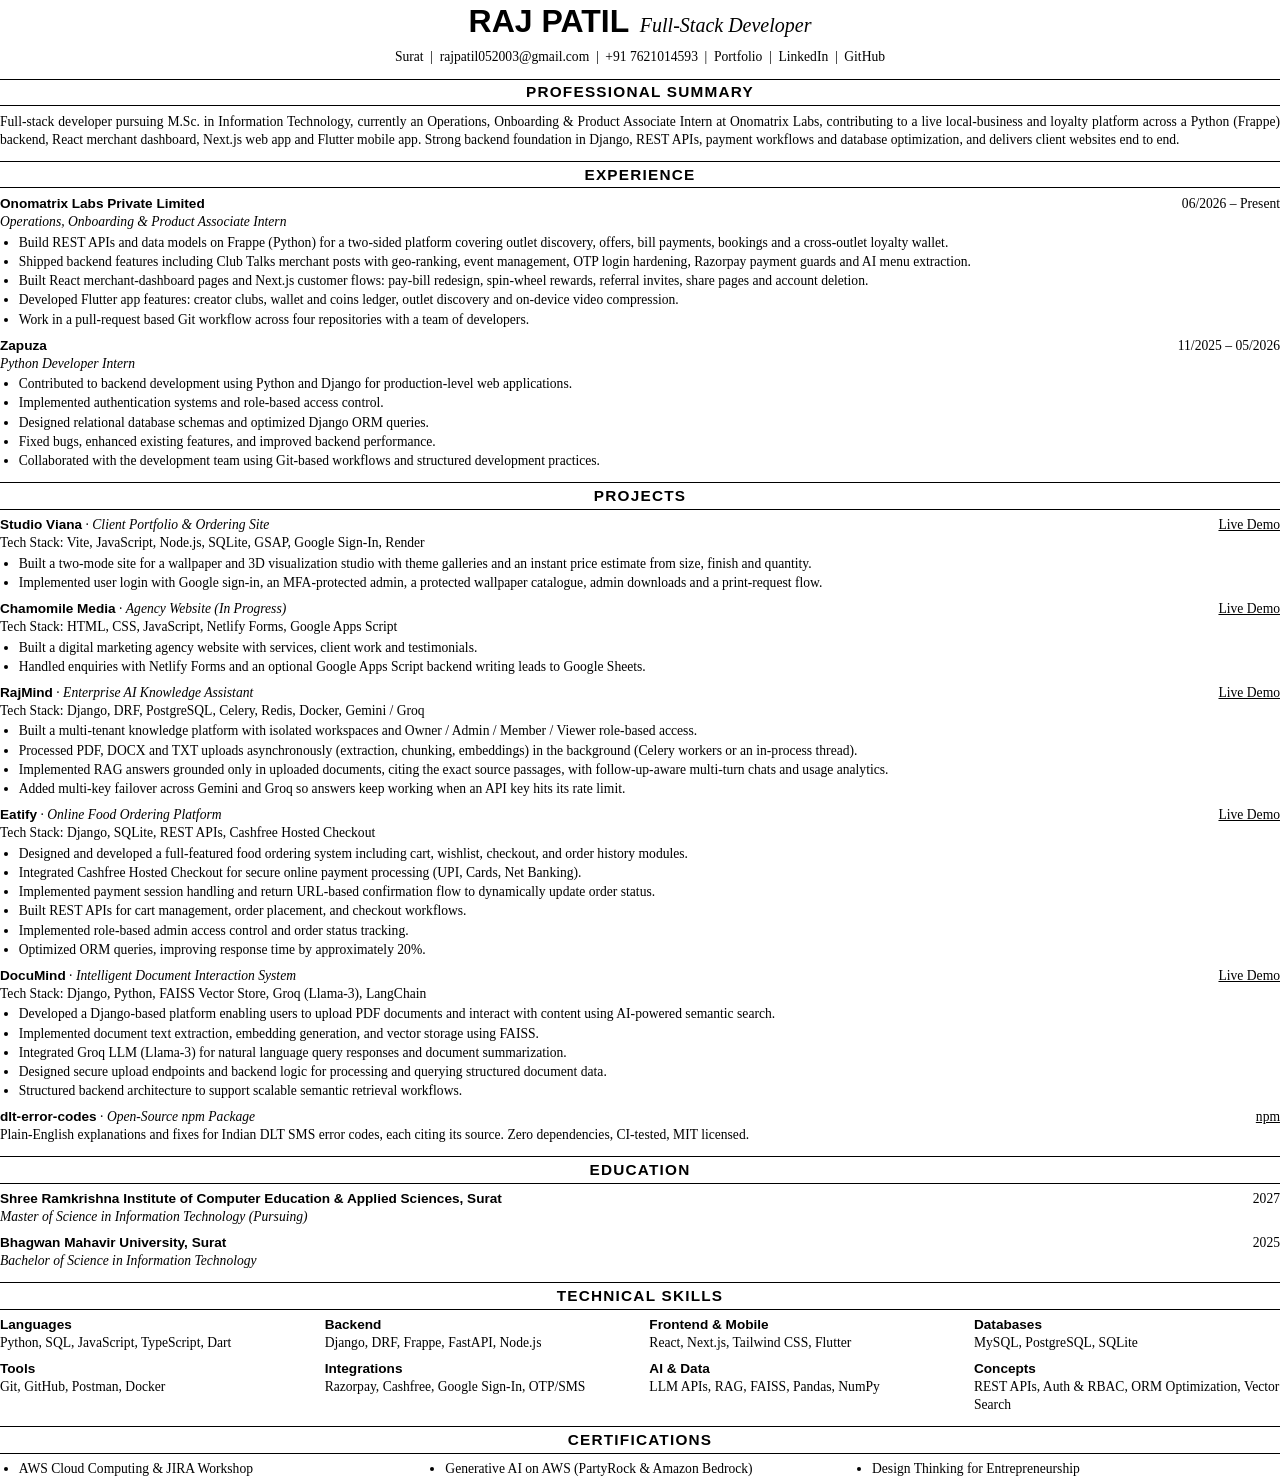
==== resume.html @ bbe0fecc "Update RajMind description: what it does, new features Co-Authored-By: Claude Opus 5.5 <noreply@anth" ====
<!doctype html>
<!-- Source for Raj_Patil_Full_Stack_Developer_Resume.pdf. Regenerate with:
     msedge --headless=new --no-pdf-header-footer --print-to-pdf="Raj_Patil_Full_Stack_Developer_Resume.pdf" resume.html -->
<html lang="en">
  <head>
    <meta charset="UTF-8" />
    <title>Raj Patil | Resume</title>
    <style>
      @page { size: A4; margin: 11mm 15mm; }
      body { margin: 0; color: #000; font: 10.2pt/1.32 "Times New Roman", serif; }
      a { color: inherit; text-decoration: none; }
      h1, h2, h3, .head strong { font-family: Calibri, "Segoe UI", sans-serif; }
      header { text-align: center; margin-bottom: 10pt; }
      h1 { display: inline; margin: 0; font-size: 24pt; }
      h1 + em { margin-left: 8pt; font-size: 15pt; }
      .contact { margin-top: 4pt; }
      .contact span { margin: 0 5pt; }
      h2 { margin: 9pt 0 5pt; padding: 2pt 0; border-block: 1px solid #000; text-align: center; font-size: 11.5pt; letter-spacing: 0.08em; }
      p { margin: 0; text-align: justify; }
      .item { margin-bottom: 6pt; break-inside: avoid; }
      .head { display: flex; justify-content: space-between; gap: 12pt; }
      .head a { text-decoration: underline; }
      .sub { font-style: italic; }
      ul { margin: 2pt 0 0; padding-left: 14pt; }
      li { margin-bottom: 1pt; }
      .skills { display: grid; grid-template-columns: repeat(4, 1fr); gap: 6pt 14pt; }
      .skills strong { display: block; font-family: Calibri, "Segoe UI", sans-serif; }
      .certs { display: grid; grid-template-columns: repeat(3, 1fr); gap: 0 14pt; padding-left: 14pt; }
    </style>
  </head>
  <body>
    <header>
      <h1>RAJ PATIL</h1><em>Full-Stack Developer</em>
      <div class="contact">
        Surat<span>|</span><a href="mailto:rajpatil052003@gmail.com">rajpatil052003@gmail.com</a><span>|</span>+91 7621014593<span>|</span><a href="https://raj-128.github.io/RajPatil">Portfolio</a><span>|</span><a href="https://linkedin.com/in/rajpatil05">LinkedIn</a><span>|</span><a href="https://github.com/Raj-128">GitHub</a>
      </div>
    </header>

    <h2>PROFESSIONAL SUMMARY</h2>
    <p>
      Full-stack developer pursuing M.Sc. in Information Technology, currently an Operations, Onboarding &amp;
      Product Associate Intern at Onomatrix Labs, contributing to a live local-business and loyalty platform across
      a Python (Frappe) backend, React merchant dashboard, Next.js web app and Flutter mobile app. Strong backend foundation in Django, REST APIs, payment
      workflows and database optimization, and delivers client websites end to end.
    </p>

    <h2>EXPERIENCE</h2>
    <div class="item">
      <div class="head"><strong>Onomatrix Labs Private Limited</strong><span>06/2026 – Present</span></div>
      <div class="sub">Operations, Onboarding &amp; Product Associate Intern</div>
      <ul>
        <li>Build REST APIs and data models on Frappe (Python) for a two-sided platform covering outlet discovery, offers, bill payments, bookings and a cross-outlet loyalty wallet.</li>
        <li>Shipped backend features including Club Talks merchant posts with geo-ranking, event management, OTP login hardening, Razorpay payment guards and AI menu extraction.</li>
        <li>Built React merchant-dashboard pages and Next.js customer flows: pay-bill redesign, spin-wheel rewards, referral invites, share pages and account deletion.</li>
        <li>Developed Flutter app features: creator clubs, wallet and coins ledger, outlet discovery and on-device video compression.</li>
        <li>Work in a pull-request based Git workflow across four repositories with a team of developers.</li>
      </ul>
    </div>
    <div class="item">
      <div class="head"><strong>Zapuza</strong><span>11/2025 – 05/2026</span></div>
      <div class="sub">Python Developer Intern</div>
      <ul>
        <li>Contributed to backend development using Python and Django for production-level web applications.</li>
        <li>Implemented authentication systems and role-based access control.</li>
        <li>Designed relational database schemas and optimized Django ORM queries.</li>
        <li>Fixed bugs, enhanced existing features, and improved backend performance.</li>
        <li>Collaborated with the development team using Git-based workflows and structured development practices.</li>
      </ul>
    </div>

    <h2>PROJECTS</h2>
    <div class="item">
      <div class="head"><span><strong>Studio Viana</strong> · <span class="sub">Client Portfolio &amp; Ordering Site</span></span><span><a href="https://studioviana.work.gd/">Live Demo</a></span></div>
      <div>Tech Stack: Vite, JavaScript, Node.js, SQLite, GSAP, Google Sign-In, Render</div>
      <ul>
        <li>Built a two-mode site for a wallpaper and 3D visualization studio with theme galleries and an instant price estimate from size, finish and quantity.</li>
        <li>Implemented user login with Google sign-in, an MFA-protected admin, a protected wallpaper catalogue, admin downloads and a print-request flow.</li>
      </ul>
    </div>
    <div class="item">
      <div class="head"><span><strong>Chamomile Media</strong> · <span class="sub">Agency Website (In Progress)</span></span><span><a href="https://chamomilemedia.netlify.app/">Live Demo</a></span></div>
      <div>Tech Stack: HTML, CSS, JavaScript, Netlify Forms, Google Apps Script</div>
      <ul>
        <li>Built a digital marketing agency website with services, client work and testimonials.</li>
        <li>Handled enquiries with Netlify Forms and an optional Google Apps Script backend writing leads to Google Sheets.</li>
      </ul>
    </div>
    <div class="item">
      <div class="head"><span><strong>RajMind</strong> · <span class="sub">Enterprise AI Knowledge Assistant</span></span><span><a href="https://rajmind.onrender.com">Live Demo</a></span></div>
      <div>Tech Stack: Django, DRF, PostgreSQL, Celery, Redis, Docker, Gemini / Groq</div>
      <ul>
        <li>Built a multi-tenant knowledge platform with isolated workspaces and Owner / Admin / Member / Viewer role-based access.</li>
        <li>Processed PDF, DOCX and TXT uploads asynchronously (extraction, chunking, embeddings) in the background (Celery workers or an in-process thread).</li>
        <li>Implemented RAG answers grounded only in uploaded documents, citing the exact source passages, with follow-up-aware multi-turn chats and usage analytics.</li>
        <li>Added multi-key failover across Gemini and Groq so answers keep working when an API key hits its rate limit.</li>
      </ul>
    </div>
    <div class="item">
      <div class="head"><span><strong>Eatify</strong> · <span class="sub">Online Food Ordering Platform</span></span><span><a href="https://eatify-eyn1.onrender.com/">Live Demo</a></span></div>
      <div>Tech Stack: Django, SQLite, REST APIs, Cashfree Hosted Checkout</div>
      <ul>
        <li>Designed and developed a full-featured food ordering system including cart, wishlist, checkout, and order history modules.</li>
        <li>Integrated Cashfree Hosted Checkout for secure online payment processing (UPI, Cards, Net Banking).</li>
        <li>Implemented payment session handling and return URL-based confirmation flow to dynamically update order status.</li>
        <li>Built REST APIs for cart management, order placement, and checkout workflows.</li>
        <li>Implemented role-based admin access control and order status tracking.</li>
        <li>Optimized ORM queries, improving response time by approximately 20%.</li>
      </ul>
    </div>
    <div class="item">
      <div class="head"><span><strong>DocuMind</strong> · <span class="sub">Intelligent Document Interaction System</span></span><span><a href="https://documind-zgo1.onrender.com/">Live Demo</a></span></div>
      <div>Tech Stack: Django, Python, FAISS Vector Store, Groq (Llama-3), LangChain</div>
      <ul>
        <li>Developed a Django-based platform enabling users to upload PDF documents and interact with content using AI-powered semantic search.</li>
        <li>Implemented document text extraction, embedding generation, and vector storage using FAISS.</li>
        <li>Integrated Groq LLM (Llama-3) for natural language query responses and document summarization.</li>
        <li>Designed secure upload endpoints and backend logic for processing and querying structured document data.</li>
        <li>Structured backend architecture to support scalable semantic retrieval workflows.</li>
      </ul>
    </div>

    <div class="item">
      <div class="head"><span><strong>dlt-error-codes</strong> · <span class="sub">Open-Source npm Package</span></span><span><a href="https://www.npmjs.com/package/dlt-error-codes">npm</a></span></div>
      <div>Plain-English explanations and fixes for Indian DLT SMS error codes, each citing its source. Zero dependencies, CI-tested, MIT licensed.</div>
    </div>

    <h2>EDUCATION</h2>
    <div class="item">
      <div class="head"><strong>Shree Ramkrishna Institute of Computer Education &amp; Applied Sciences, Surat</strong><span>2027</span></div>
      <div class="sub">Master of Science in Information Technology (Pursuing)</div>
    </div>
    <div class="item">
      <div class="head"><strong>Bhagwan Mahavir University, Surat</strong><span>2025</span></div>
      <div class="sub">Bachelor of Science in Information Technology</div>
    </div>

    <h2>TECHNICAL SKILLS</h2>
    <div class="skills">
      <div><strong>Languages</strong>Python, SQL, JavaScript, TypeScript, Dart</div>
      <div><strong>Backend</strong>Django, DRF, Frappe, FastAPI, Node.js</div>
      <div><strong>Frontend &amp; Mobile</strong>React, Next.js, Tailwind CSS, Flutter</div>
      <div><strong>Databases</strong>MySQL, PostgreSQL, SQLite</div>
      <div><strong>Tools</strong>Git, GitHub, Postman, Docker</div>
      <div><strong>Integrations</strong>Razorpay, Cashfree, Google Sign-In, OTP/SMS</div>
      <div><strong>AI &amp; Data</strong>LLM APIs, RAG, FAISS, Pandas, NumPy</div>
      <div><strong>Concepts</strong>REST APIs, Auth &amp; RBAC, ORM Optimization, Vector Search</div>
    </div>

    <h2>CERTIFICATIONS</h2>
    <ul class="certs">
      <li>AWS Cloud Computing &amp; JIRA Workshop</li>
      <li>Generative AI on AWS (PartyRock &amp; Amazon Bedrock)</li>
      <li>Design Thinking for Entrepreneurship</li>
    </ul>
  </body>
</html>
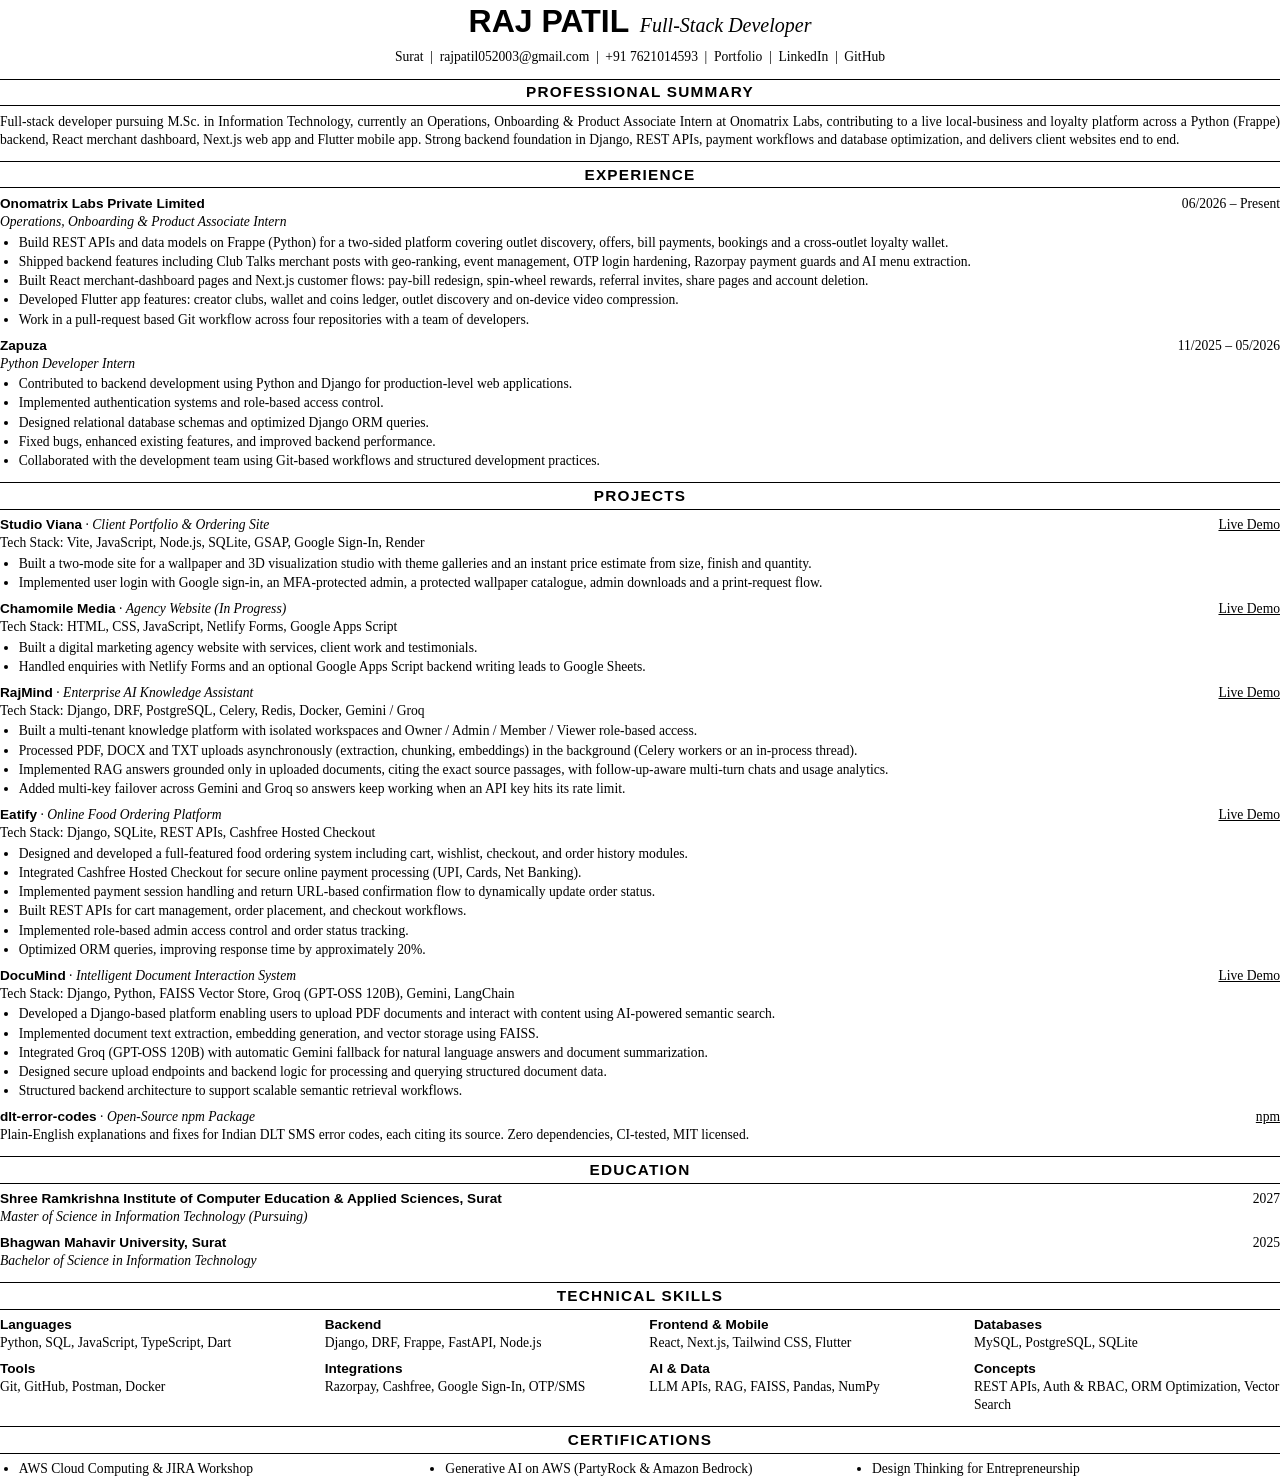
==== commit 23d4728a: "Resume: correct DocuMind model (GPT-OSS 120B with Gemini fallback) Co-Authored-By: Claude Opus 5.5 <" ====
--- a/resume.html
+++ b/resume.html
@@ -109,11 +109,11 @@
     </div>
     <div class="item">
       <div class="head"><span><strong>DocuMind</strong> · <span class="sub">Intelligent Document Interaction System</span></span><span><a href="https://documind-zgo1.onrender.com/">Live Demo</a></span></div>
-      <div>Tech Stack: Django, Python, FAISS Vector Store, Groq (Llama-3), LangChain</div>
+      <div>Tech Stack: Django, Python, FAISS Vector Store, Groq (GPT-OSS 120B), Gemini, LangChain</div>
       <ul>
         <li>Developed a Django-based platform enabling users to upload PDF documents and interact with content using AI-powered semantic search.</li>
         <li>Implemented document text extraction, embedding generation, and vector storage using FAISS.</li>
-        <li>Integrated Groq LLM (Llama-3) for natural language query responses and document summarization.</li>
+        <li>Integrated Groq (GPT-OSS 120B) with automatic Gemini fallback for natural language answers and document summarization.</li>
         <li>Designed secure upload endpoints and backend logic for processing and querying structured document data.</li>
         <li>Structured backend architecture to support scalable semantic retrieval workflows.</li>
       </ul>
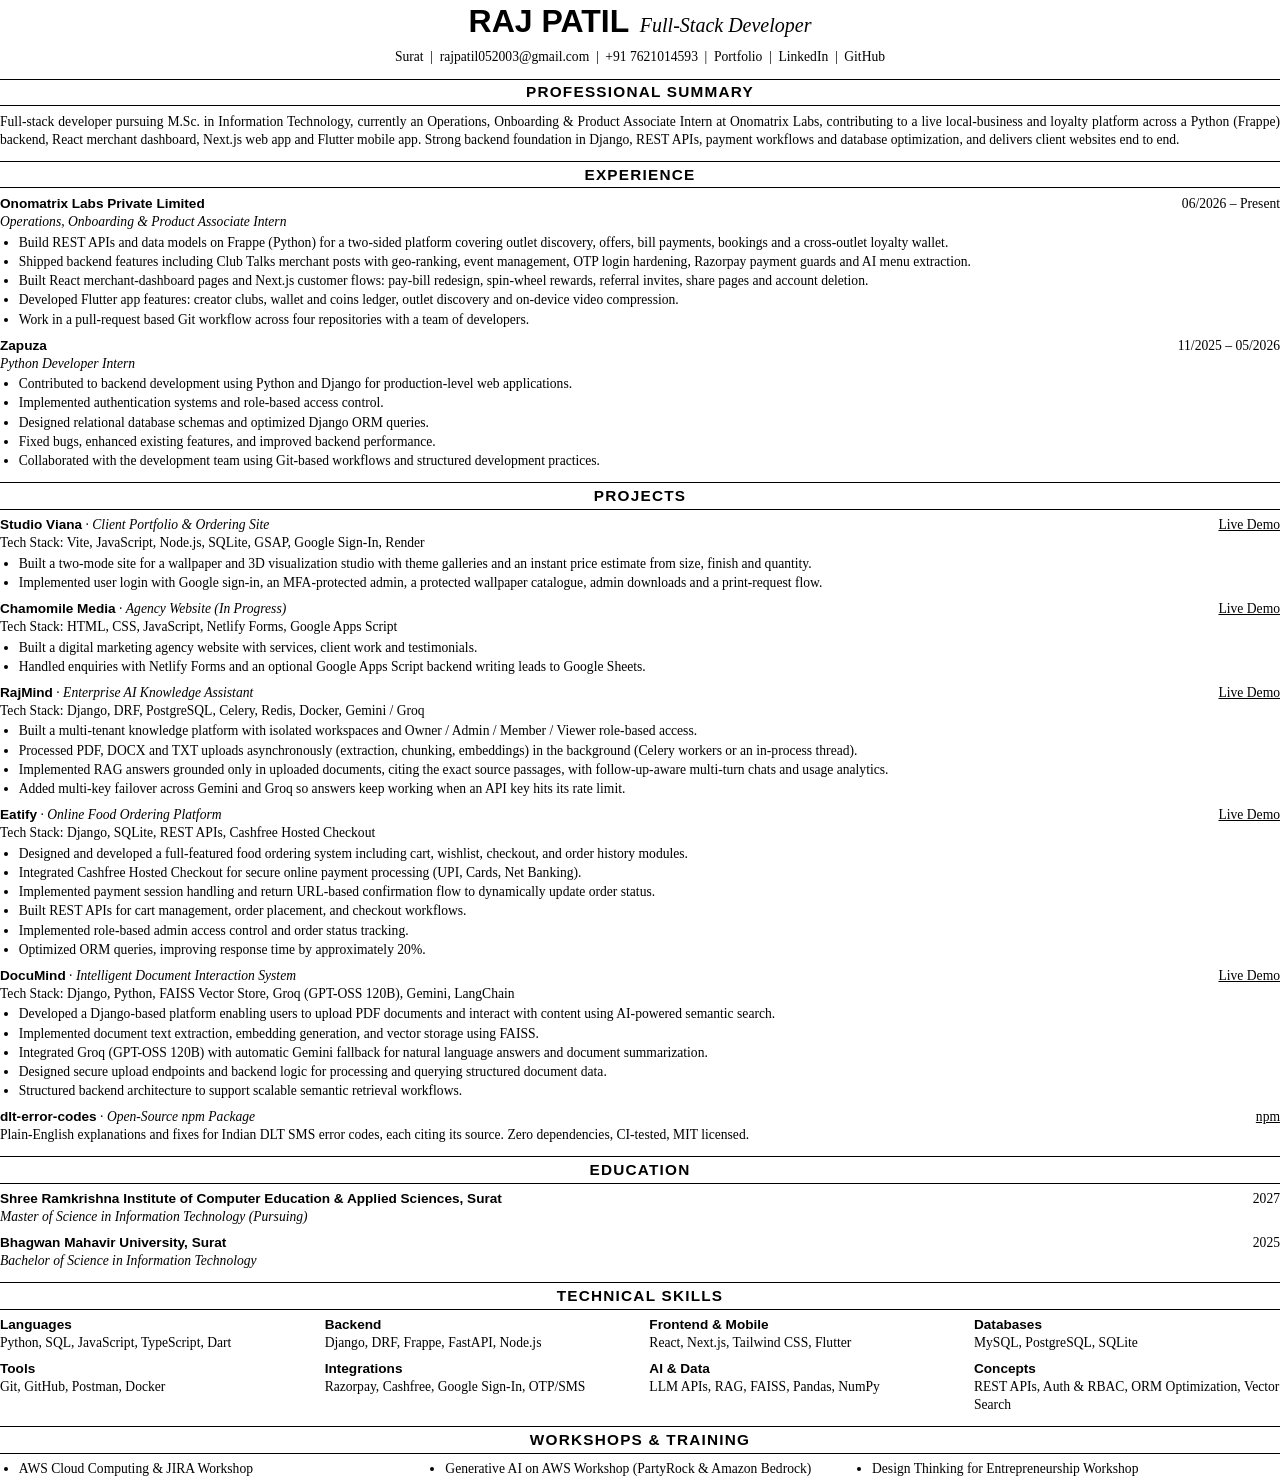
==== commit 197850f9: "Resume: rename Certifications to Workshops & Training Co-Authored-By: Claude Opus 5.5 <noreply@anthr" ====
--- a/resume.html
+++ b/resume.html
@@ -146,11 +146,11 @@
       <div><strong>Concepts</strong>REST APIs, Auth &amp; RBAC, ORM Optimization, Vector Search</div>
     </div>
 
-    <h2>CERTIFICATIONS</h2>
+    <h2>WORKSHOPS &amp; TRAINING</h2>
     <ul class="certs">
       <li>AWS Cloud Computing &amp; JIRA Workshop</li>
-      <li>Generative AI on AWS (PartyRock &amp; Amazon Bedrock)</li>
-      <li>Design Thinking for Entrepreneurship</li>
+      <li>Generative AI on AWS Workshop (PartyRock &amp; Amazon Bedrock)</li>
+      <li>Design Thinking for Entrepreneurship Workshop</li>
     </ul>
   </body>
 </html>
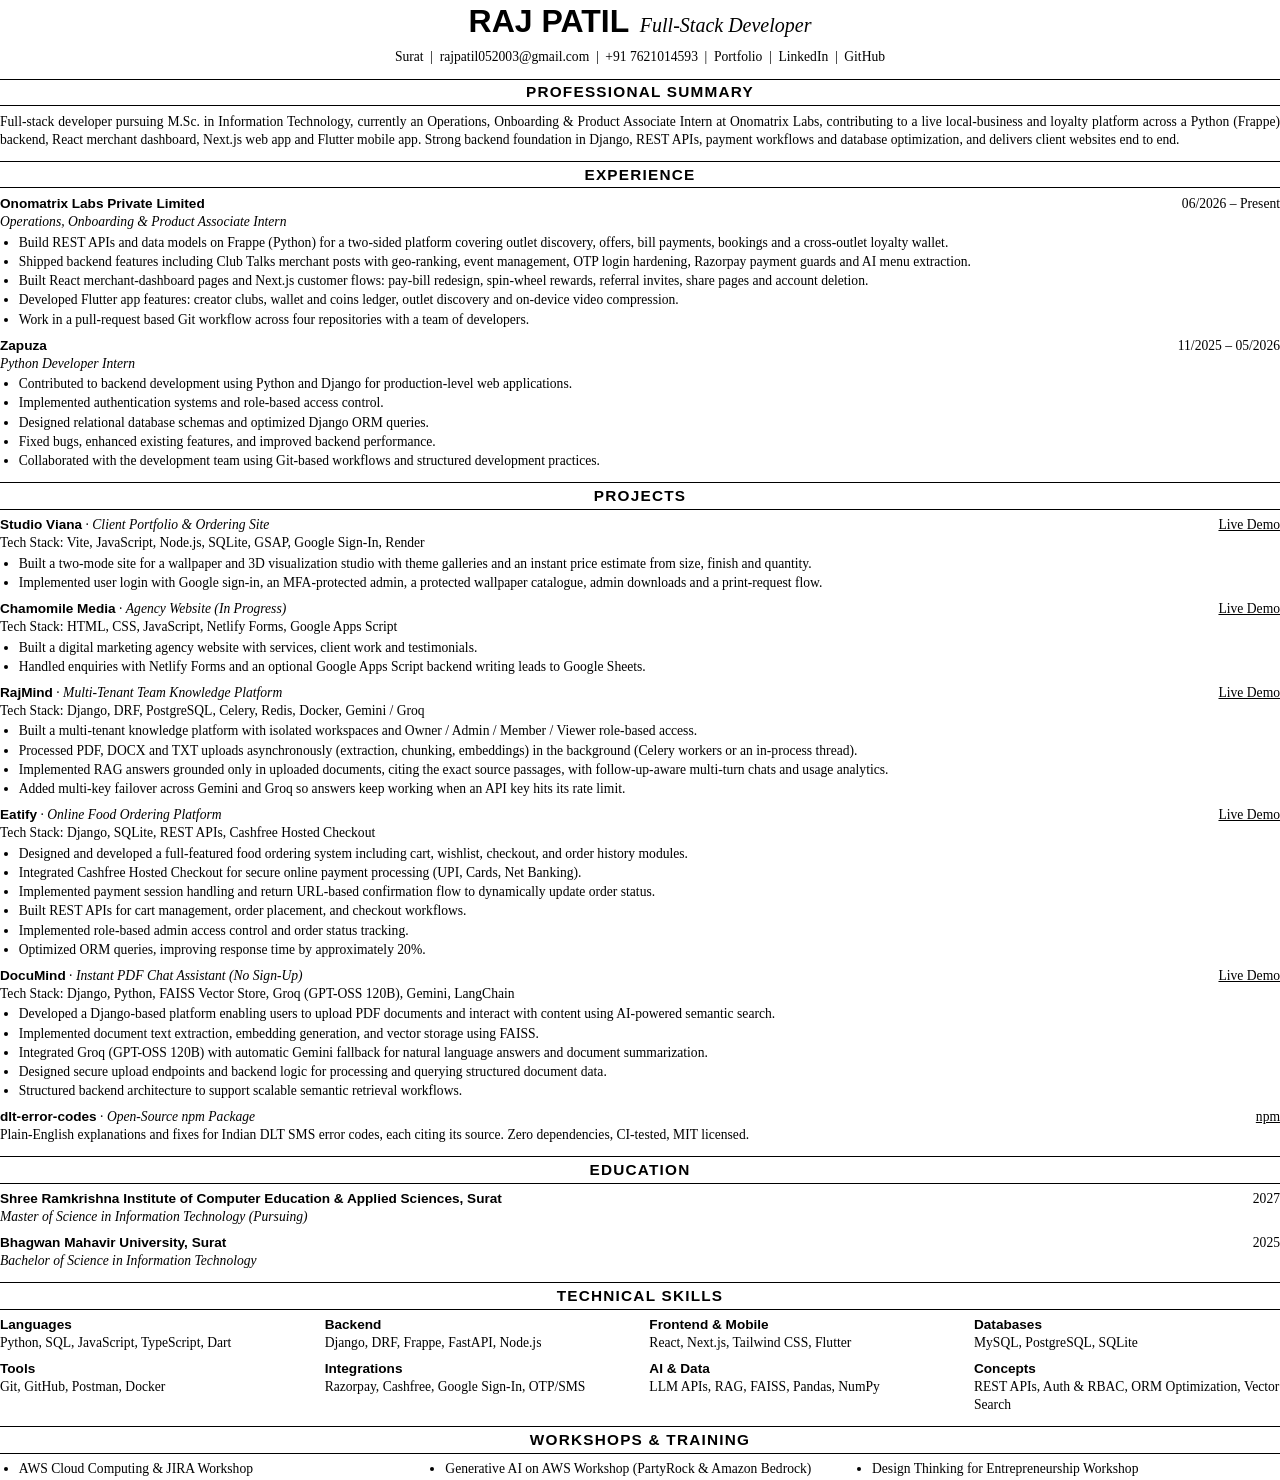
==== commit c9e72633: "Distinct subtitles for RajMind and DocuMind Co-Authored-By: Claude Opus 5.5 <noreply@anthropic.com>" ====
--- a/resume.html
+++ b/resume.html
@@ -86,7 +86,7 @@
       </ul>
     </div>
     <div class="item">
-      <div class="head"><span><strong>RajMind</strong> · <span class="sub">Enterprise AI Knowledge Assistant</span></span><span><a href="https://rajmind.onrender.com">Live Demo</a></span></div>
+      <div class="head"><span><strong>RajMind</strong> · <span class="sub">Multi-Tenant Team Knowledge Platform</span></span><span><a href="https://rajmind.onrender.com">Live Demo</a></span></div>
       <div>Tech Stack: Django, DRF, PostgreSQL, Celery, Redis, Docker, Gemini / Groq</div>
       <ul>
         <li>Built a multi-tenant knowledge platform with isolated workspaces and Owner / Admin / Member / Viewer role-based access.</li>
@@ -108,7 +108,7 @@
       </ul>
     </div>
     <div class="item">
-      <div class="head"><span><strong>DocuMind</strong> · <span class="sub">Intelligent Document Interaction System</span></span><span><a href="https://documind-zgo1.onrender.com/">Live Demo</a></span></div>
+      <div class="head"><span><strong>DocuMind</strong> · <span class="sub">Instant PDF Chat Assistant (No Sign-Up)</span></span><span><a href="https://documind-zgo1.onrender.com/">Live Demo</a></span></div>
       <div>Tech Stack: Django, Python, FAISS Vector Store, Groq (GPT-OSS 120B), Gemini, LangChain</div>
       <ul>
         <li>Developed a Django-based platform enabling users to upload PDF documents and interact with content using AI-powered semantic search.</li>
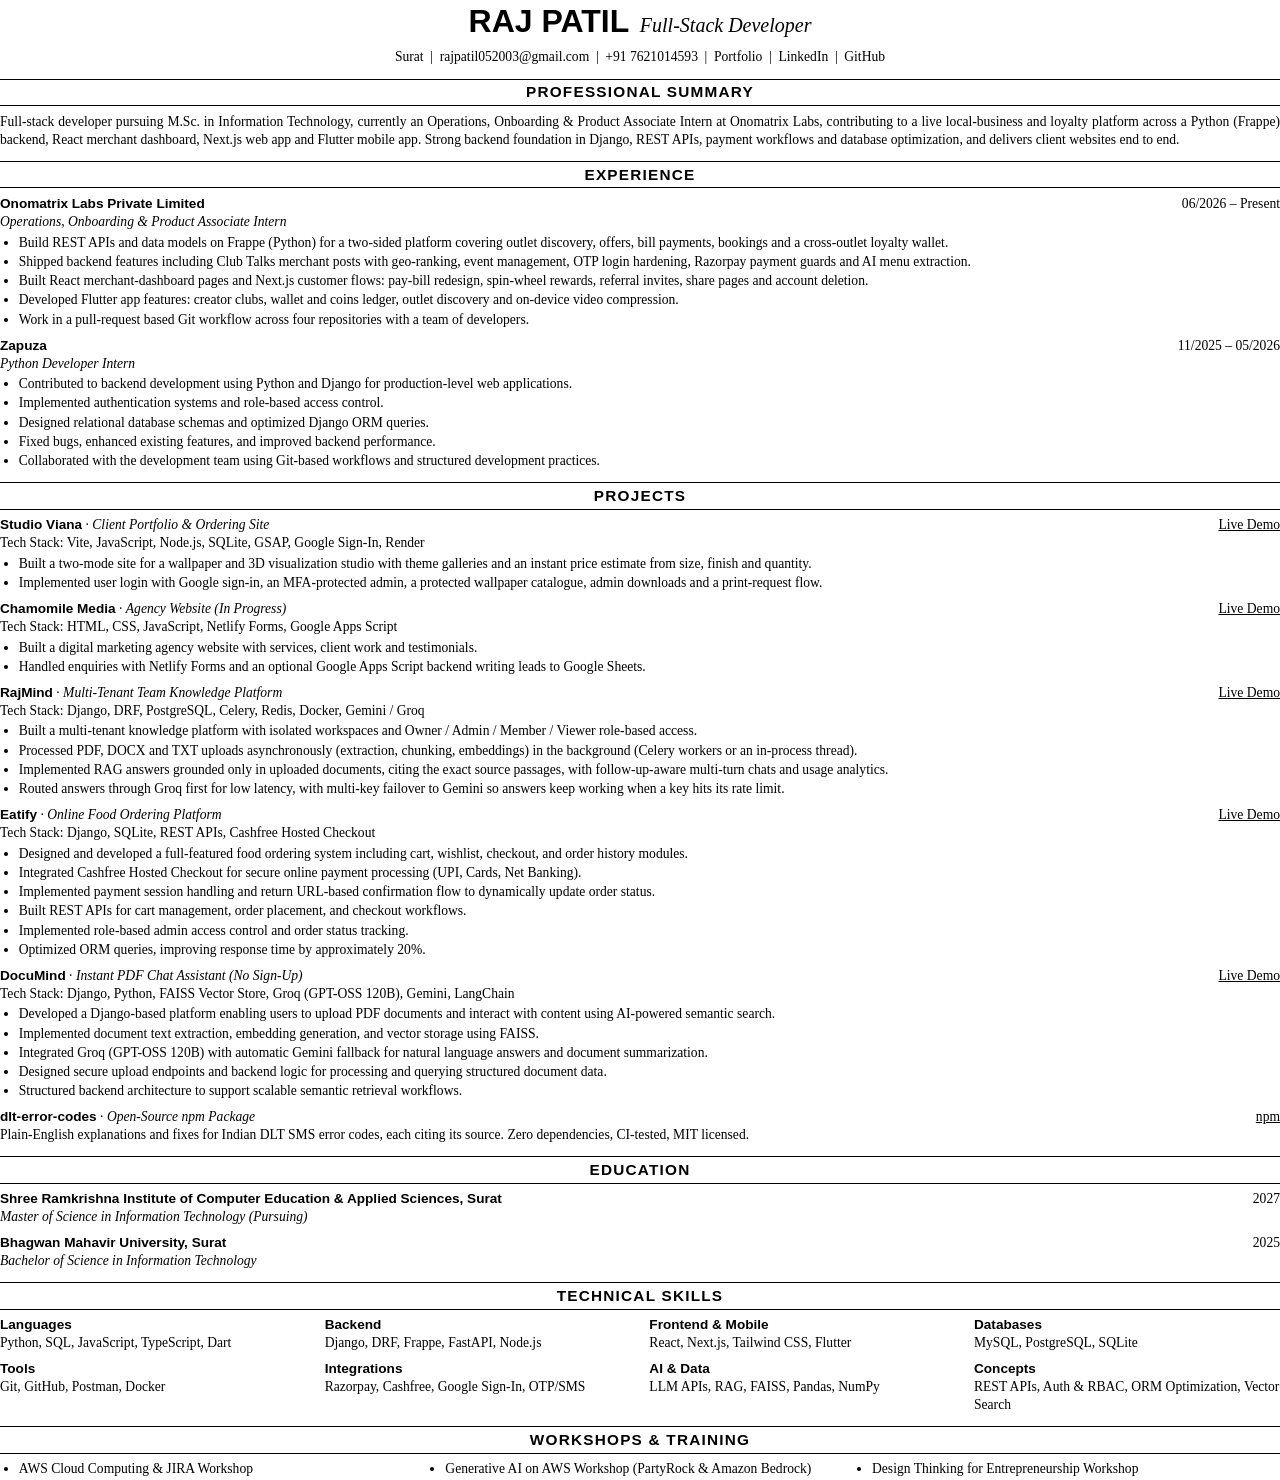
==== commit 6b587783: "RajMind: Groq-first answers with Gemini failover Co-Authored-By: Claude Opus 5.5 <noreply@anthropic." ====
--- a/resume.html
+++ b/resume.html
@@ -92,7 +92,7 @@
         <li>Built a multi-tenant knowledge platform with isolated workspaces and Owner / Admin / Member / Viewer role-based access.</li>
         <li>Processed PDF, DOCX and TXT uploads asynchronously (extraction, chunking, embeddings) in the background (Celery workers or an in-process thread).</li>
         <li>Implemented RAG answers grounded only in uploaded documents, citing the exact source passages, with follow-up-aware multi-turn chats and usage analytics.</li>
-        <li>Added multi-key failover across Gemini and Groq so answers keep working when an API key hits its rate limit.</li>
+        <li>Routed answers through Groq first for low latency, with multi-key failover to Gemini so answers keep working when a key hits its rate limit.</li>
       </ul>
     </div>
     <div class="item">
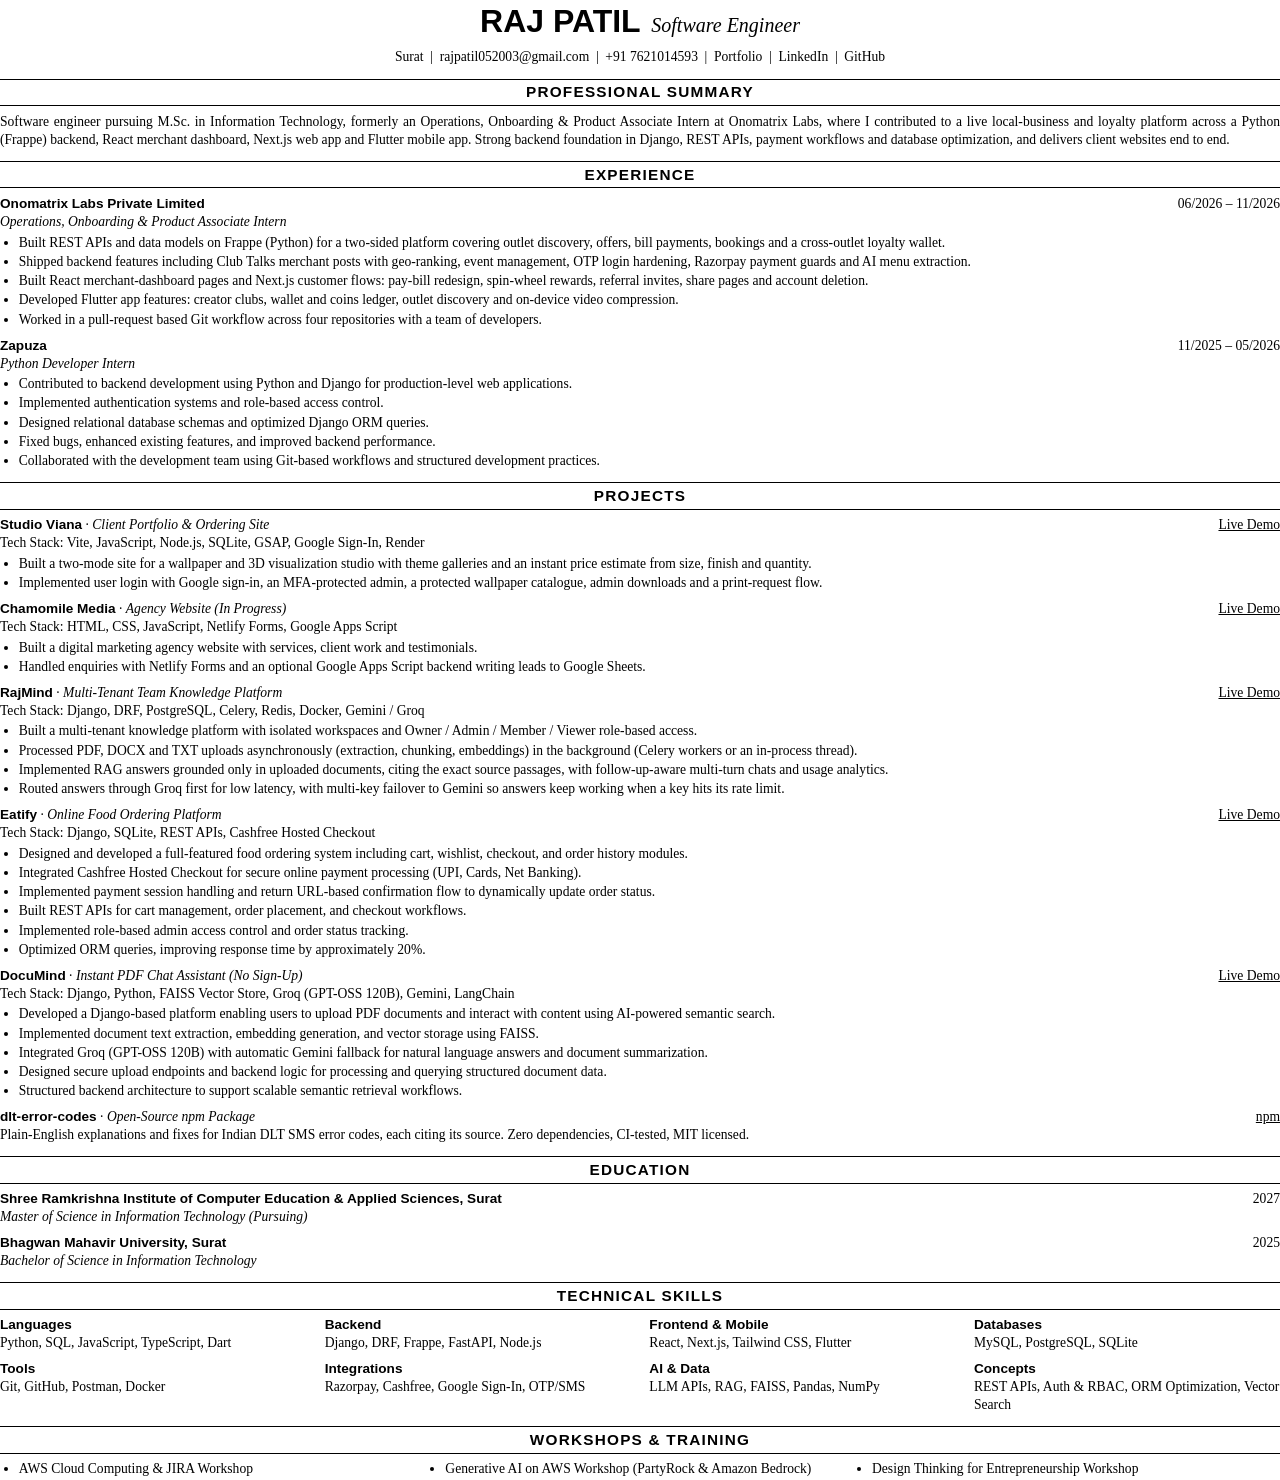
==== commit 26cf9dbf: "Update profile, resume and links for Software Engineer role at Onomatrix Labs" ====
--- a/resume.html
+++ b/resume.html
@@ -1,6 +1,6 @@
+<!-- Source for Raj_Patil_Software_Engineer_Resume.pdf. Regenerate with:
 <!doctype html>
-<!-- Source for Raj_Patil_Full_Stack_Developer_Resume.pdf. Regenerate with:
-     msedge --headless=new --no-pdf-header-footer --print-to-pdf="Raj_Patil_Full_Stack_Developer_Resume.pdf" resume.html -->
+     msedge --headless=new --no-pdf-header-footer --print-to-pdf="Raj_Patil_Software_Engineer_Resume.pdf" resume.html -->
 <html lang="en">
   <head>
     <meta charset="UTF-8" />
@@ -30,30 +30,30 @@
   </head>
   <body>
     <header>
-      <h1>RAJ PATIL</h1><em>Full-Stack Developer</em>
+      <h1>RAJ PATIL</h1><em>Software Engineer</em>
       <div class="contact">
-        Surat<span>|</span><a href="mailto:rajpatil052003@gmail.com">rajpatil052003@gmail.com</a><span>|</span>+91 7621014593<span>|</span><a href="https://raj-128.github.io/RajPatil">Portfolio</a><span>|</span><a href="https://linkedin.com/in/rajpatil05">LinkedIn</a><span>|</span><a href="https://github.com/Raj-128">GitHub</a>
+        Surat<span>|</span><a href="mailto:rajpatil052003@gmail.com">rajpatil052003@gmail.com</a><span>|</span>+91 7621014593<span>|</span><a href="https://raj-128.github.io/RajPatil">Portfolio</a><span>|</span><a href="https://www.linkedin.com/in/patilraj5/">LinkedIn</a><span>|</span><a href="https://github.com/Raj-128">GitHub</a>
       </div>
     </header>
 
     <h2>PROFESSIONAL SUMMARY</h2>
     <p>
-      Full-stack developer pursuing M.Sc. in Information Technology, currently an Operations, Onboarding &amp;
-      Product Associate Intern at Onomatrix Labs, contributing to a live local-business and loyalty platform across
+      Software engineer pursuing M.Sc. in Information Technology, formerly an Operations, Onboarding &amp;
+      Product Associate Intern at Onomatrix Labs, where I contributed to a live local-business and loyalty platform across
       a Python (Frappe) backend, React merchant dashboard, Next.js web app and Flutter mobile app. Strong backend foundation in Django, REST APIs, payment
       workflows and database optimization, and delivers client websites end to end.
     </p>
 
     <h2>EXPERIENCE</h2>
     <div class="item">
-      <div class="head"><strong>Onomatrix Labs Private Limited</strong><span>06/2026 – Present</span></div>
+      <div class="head"><strong>Onomatrix Labs Private Limited</strong><span>06/2026 – 11/2026</span></div>
       <div class="sub">Operations, Onboarding &amp; Product Associate Intern</div>
       <ul>
-        <li>Build REST APIs and data models on Frappe (Python) for a two-sided platform covering outlet discovery, offers, bill payments, bookings and a cross-outlet loyalty wallet.</li>
+        <li>Built REST APIs and data models on Frappe (Python) for a two-sided platform covering outlet discovery, offers, bill payments, bookings and a cross-outlet loyalty wallet.</li>
         <li>Shipped backend features including Club Talks merchant posts with geo-ranking, event management, OTP login hardening, Razorpay payment guards and AI menu extraction.</li>
         <li>Built React merchant-dashboard pages and Next.js customer flows: pay-bill redesign, spin-wheel rewards, referral invites, share pages and account deletion.</li>
         <li>Developed Flutter app features: creator clubs, wallet and coins ledger, outlet discovery and on-device video compression.</li>
-        <li>Work in a pull-request based Git workflow across four repositories with a team of developers.</li>
+        <li>Worked in a pull-request based Git workflow across four repositories with a team of developers.</li>
       </ul>
     </div>
     <div class="item">
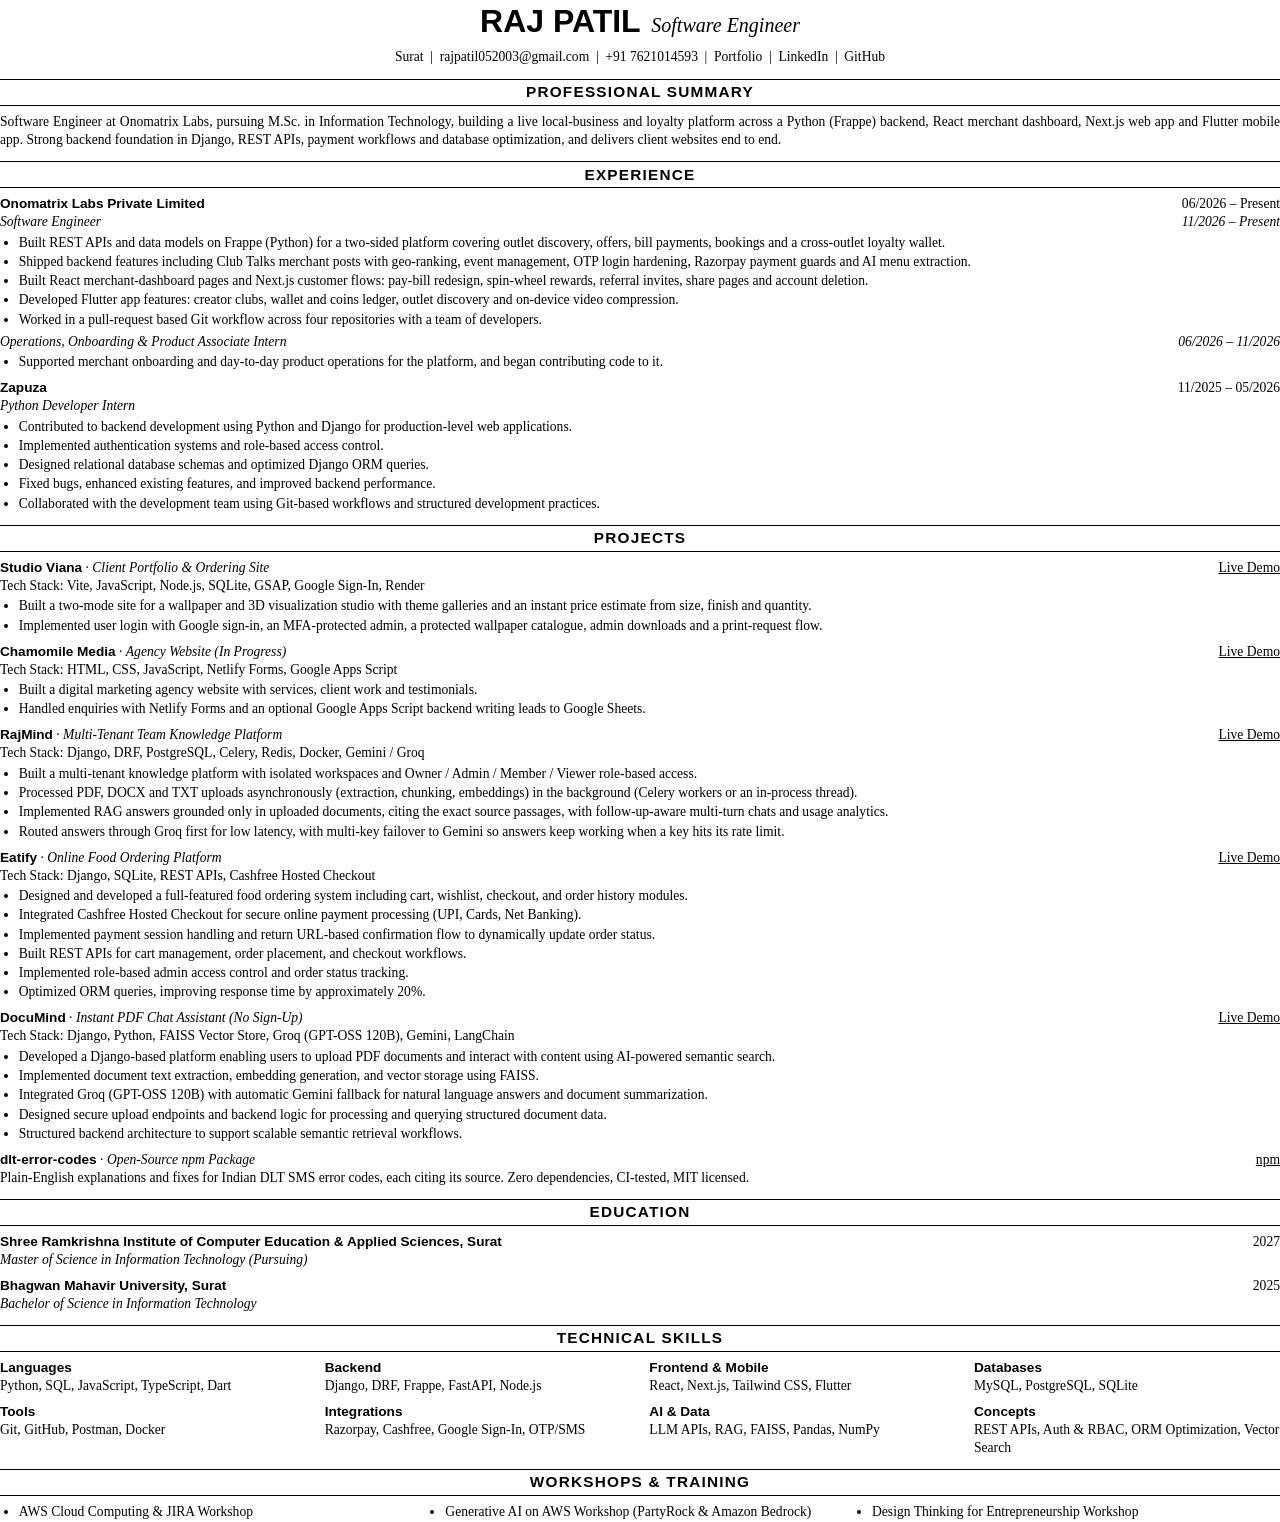
==== commit a8d8d954: "Resume: add Software Engineer role at Onomatrix Labs from 11/2026 Co-Authored-By: Claude Opus 5.5 <n" ====
--- a/resume.html
+++ b/resume.html
@@ -38,22 +38,26 @@
 
     <h2>PROFESSIONAL SUMMARY</h2>
     <p>
-      Software engineer pursuing M.Sc. in Information Technology, formerly an Operations, Onboarding &amp;
-      Product Associate Intern at Onomatrix Labs, where I contributed to a live local-business and loyalty platform across
+      Software Engineer at Onomatrix Labs, pursuing M.Sc. in Information Technology, building a live local-business
+      and loyalty platform across
       a Python (Frappe) backend, React merchant dashboard, Next.js web app and Flutter mobile app. Strong backend foundation in Django, REST APIs, payment
       workflows and database optimization, and delivers client websites end to end.
     </p>
 
     <h2>EXPERIENCE</h2>
     <div class="item">
-      <div class="head"><strong>Onomatrix Labs Private Limited</strong><span>06/2026 – 11/2026</span></div>
-      <div class="sub">Operations, Onboarding &amp; Product Associate Intern</div>
+      <div class="head"><strong>Onomatrix Labs Private Limited</strong><span>06/2026 – Present</span></div>
+      <div class="head sub"><span>Software Engineer</span><span>11/2026 – Present</span></div>
       <ul>
         <li>Built REST APIs and data models on Frappe (Python) for a two-sided platform covering outlet discovery, offers, bill payments, bookings and a cross-outlet loyalty wallet.</li>
         <li>Shipped backend features including Club Talks merchant posts with geo-ranking, event management, OTP login hardening, Razorpay payment guards and AI menu extraction.</li>
         <li>Built React merchant-dashboard pages and Next.js customer flows: pay-bill redesign, spin-wheel rewards, referral invites, share pages and account deletion.</li>
         <li>Developed Flutter app features: creator clubs, wallet and coins ledger, outlet discovery and on-device video compression.</li>
         <li>Worked in a pull-request based Git workflow across four repositories with a team of developers.</li>
+      </ul>
+      <div class="head sub" style="margin-top: 3pt"><span>Operations, Onboarding &amp; Product Associate Intern</span><span>06/2026 – 11/2026</span></div>
+      <ul>
+        <li>Supported merchant onboarding and day-to-day product operations for the platform, and began contributing code to it.</li>
       </ul>
     </div>
     <div class="item">
@@ -70,7 +74,7 @@
 
     <h2>PROJECTS</h2>
     <div class="item">
-      <div class="head"><span><strong>Studio Viana</strong> · <span class="sub">Client Portfolio &amp; Ordering Site</span></span><span><a href="https://studioviana.work.gd/">Live Demo</a></span></div>
+      <div class="head"><span><strong>Studio Viana</strong> · <span class="sub">Client Portfolio &amp; Ordering Site</span></span><span><a href="https://studioviana.in/">Live Demo</a></span></div>
       <div>Tech Stack: Vite, JavaScript, Node.js, SQLite, GSAP, Google Sign-In, Render</div>
       <ul>
         <li>Built a two-mode site for a wallpaper and 3D visualization studio with theme galleries and an instant price estimate from size, finish and quantity.</li>
